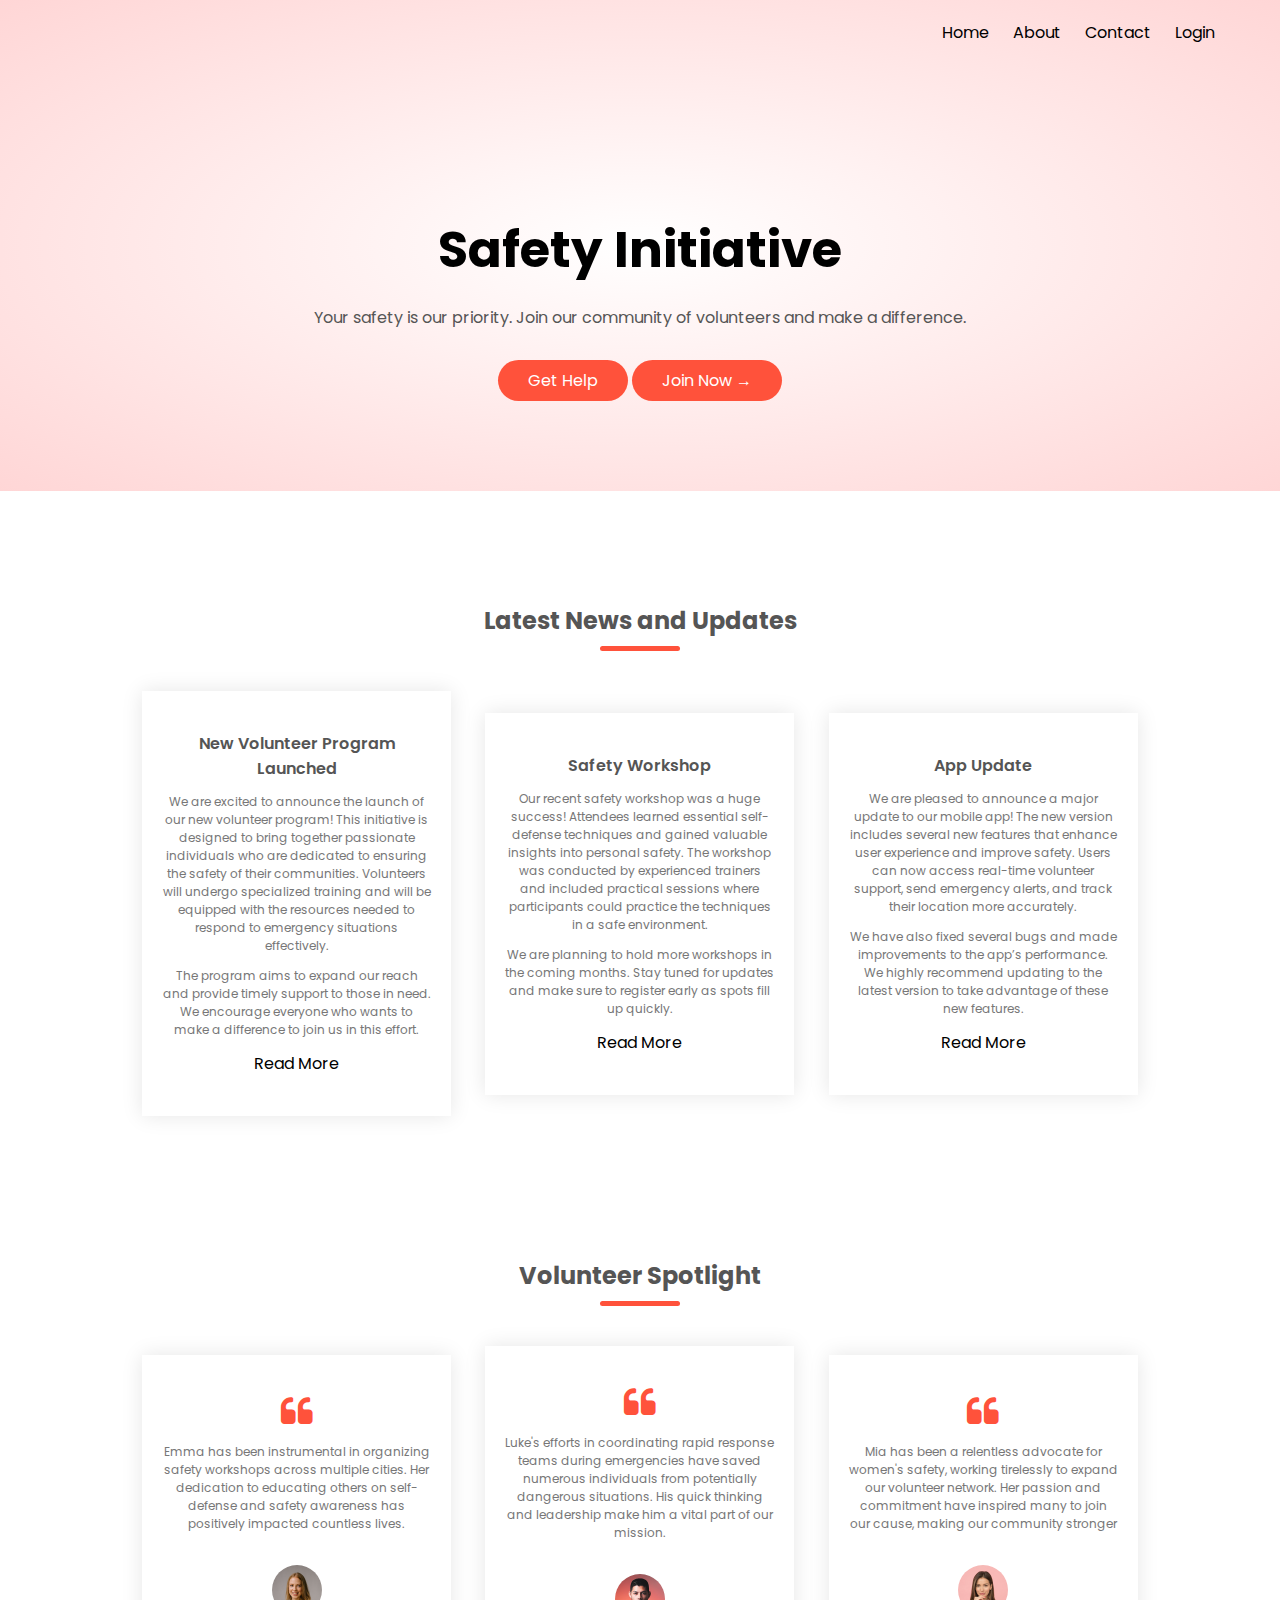
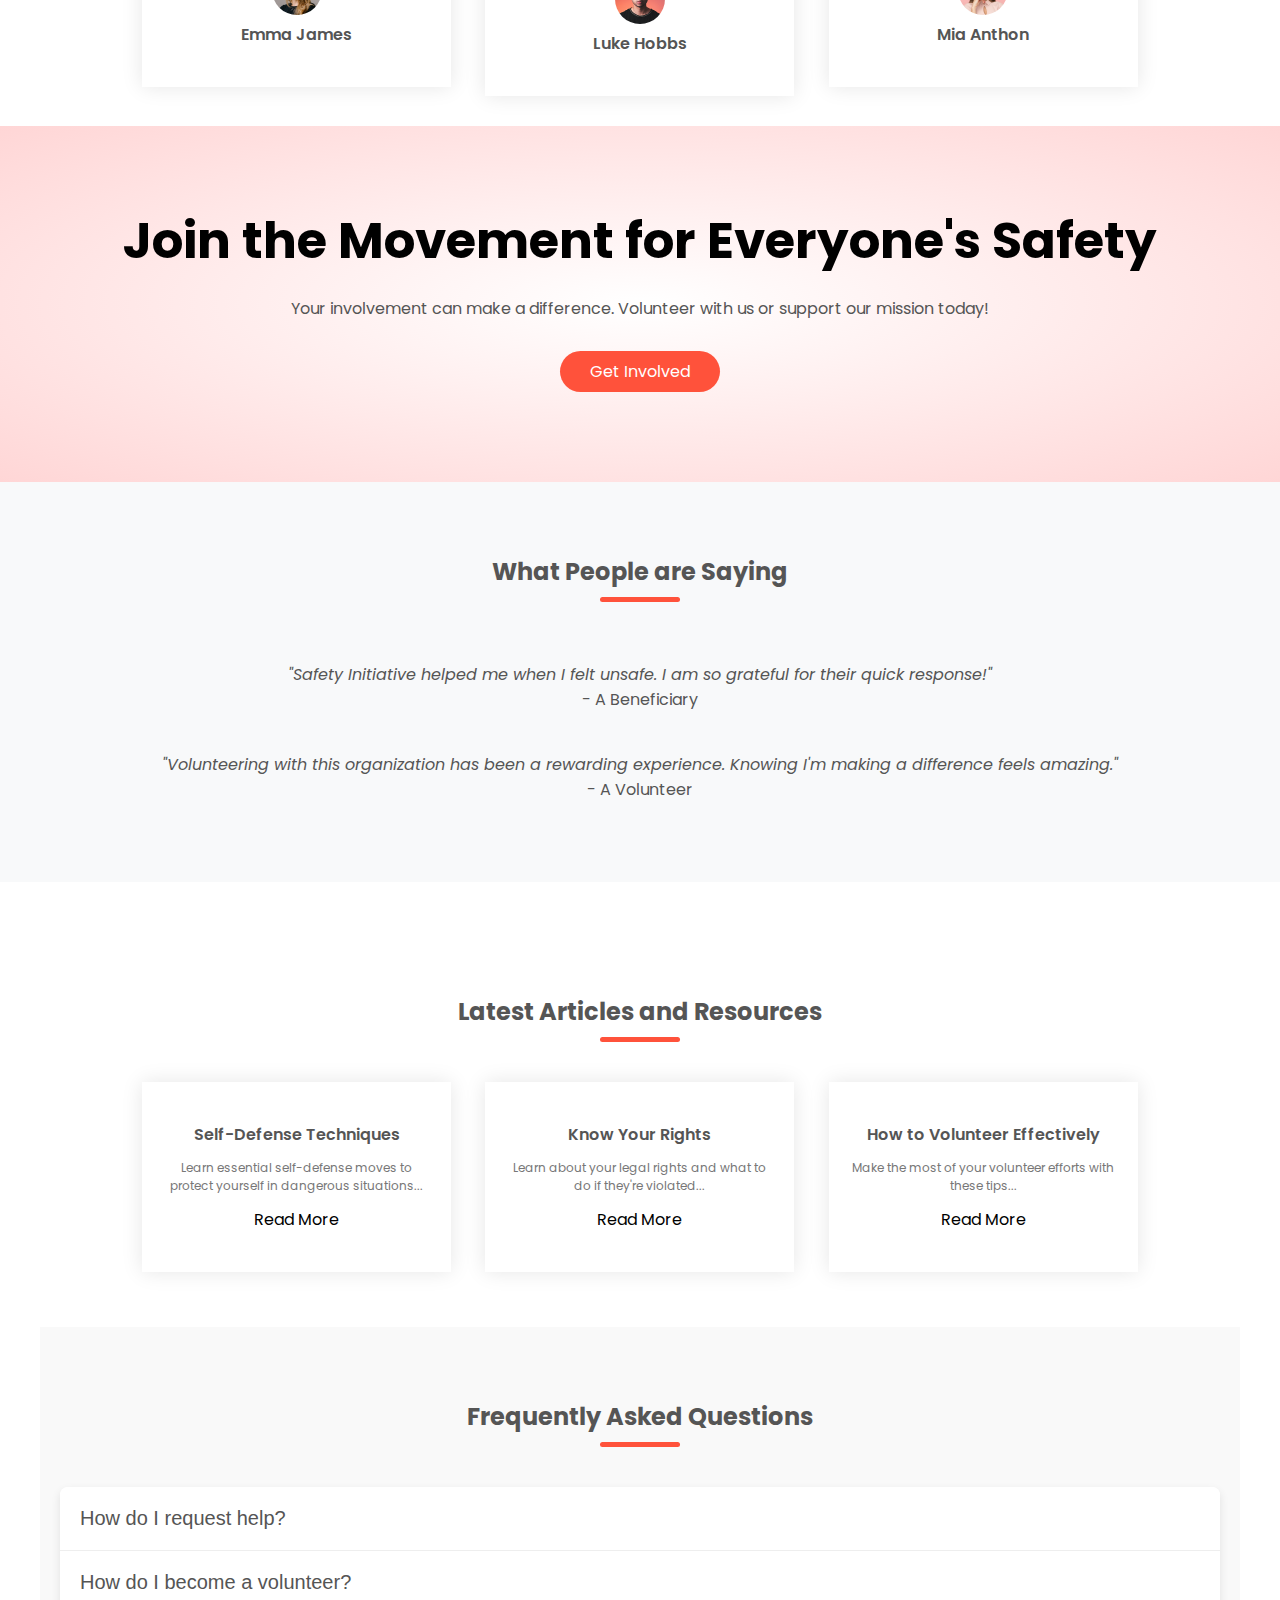
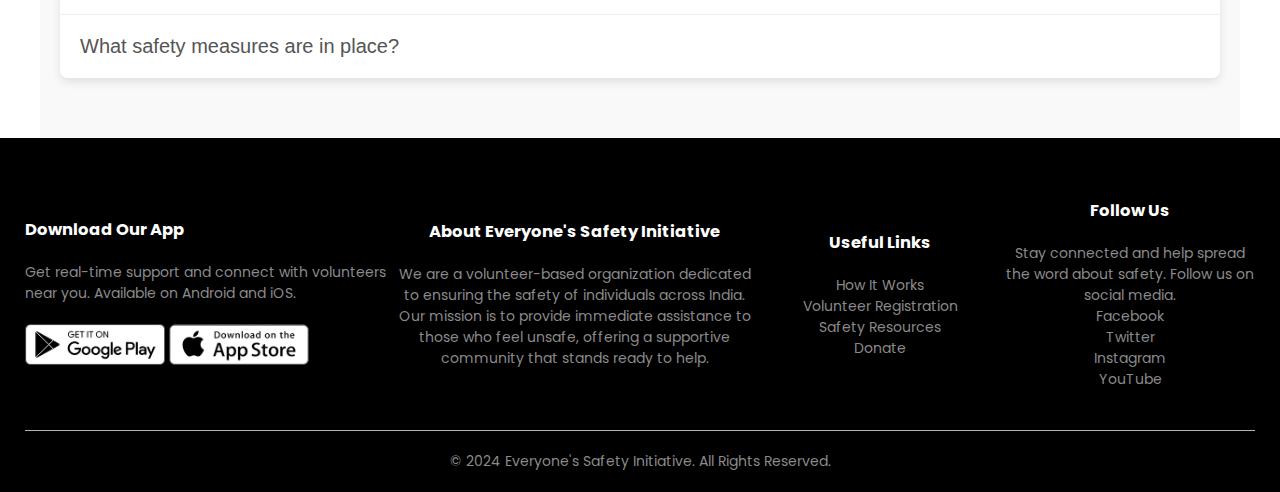
==== index.html @ fca2b324 "Add files via upload" ====
<!DOCTYPE html>
<html lang="en">

<head>
    <meta charset="UTF-8">
    <meta name="viewport" content="width=device-width, initial-scale=1.0">
    <title>Safety Initiative</title>
    <link rel="stylesheet" href="styles.css">
    <link rel="preconnect" href="https://fonts.googleapis.com">
    <link rel="preconnect" href="https://fonts.gstatic.com" crossorigin>
    <link href="https://fonts.googleapis.com/css2?family=Poppins:wght@300;400;500;600;700&display=swap"
        rel="stylesheet">
    <link rel="stylesheet" href="https://cdnjs.cloudflare.com/ajax/libs/font-awesome/4.7.0/css/font-awesome.min.css">
</head>

<body>
    <div class="header">
        <div class="container">
            <div class="navbar">
                <!-- <div class="logo">
                    <a href="index.html"><img src="images/Ulogo.png" width="145px"></a>
                </div> -->
                <nav>
                    <ul id="MenuItems">
                        <li><a href="index.html">Home</a></li>
                        <li><a href="">About</a></li>
                        <li><a href="">Contact</a></li>
                        <li><a href="login.html">Login</a></li>
                    </ul>
                </nav>
                <!-- <a href="cart.html"><img src="images/cart.png" width="30px" height="30px"></a> -->
                <img src="menu.png" class="menu-icon" onclick="menutoggle()">
            </div>
            <div class="row">
                <div class="col">
                    <div class="cont">
                    <h1>Safety Initiative</h1>
                    <p>Your safety is our priority. Join our community of volunteers and make a difference.</p>
                    <a href="Gh.html" class="btn">Get Help</a>
                    <a href="register.html" class="btn">Join Now &#8594;</a>
                    </div>
                    
                </div>
            </div>
            
        </div>
    </div>

    <div class="testimonial">
        <div class="small-container">
            <h2 class="title">Latest News and Updates</h2>
            <div class="row">
                <div class="col-3">
                    <h3>New Volunteer Program Launched</h3>
                    <p>We are excited to announce the launch of our new volunteer program! This initiative is designed to bring together passionate individuals who are dedicated to ensuring the safety of their communities. Volunteers will undergo specialized training and will be equipped with the resources needed to respond to emergency situations effectively.</p>
                    <p>The program aims to expand our reach and provide timely support to those in need. We encourage everyone who wants to make a difference to join us in this effort.</p>
                    <a href="#">Read More</a>
                </div>
                <div class="col-3">
                    <h3>Safety Workshop</h3>
                    <p>Our recent safety workshop was a huge success! Attendees learned essential self-defense techniques and gained valuable insights into personal safety. The workshop was conducted by experienced trainers and included practical sessions where participants could practice the techniques in a safe environment.</p>
                    <p>We are planning to hold more workshops in the coming months. Stay tuned for updates and make sure to register early as spots fill up quickly.</p>
                    <a href="#">Read More</a>
                </div>
                <div class="col-3">
                    <h3>App Update</h3>
                    <p>We are pleased to announce a major update to our mobile app! The new version includes several new features that enhance user experience and improve safety. Users can now access real-time volunteer support, send emergency alerts, and track their location more accurately.</p>
                    <p>We have also fixed several bugs and made improvements to the app’s performance. We highly recommend updating to the latest version to take advantage of these new features.</p>
                    <a href="#">Read More</a>
                </div>
            </div>
        </div>
    </div>

    <div class="testimonial">
        <div class="small-container">
            <h2 class="title">Volunteer Spotlight</h2>
            <div class="row">
                <div class="col-3">
                    <i class="fa fa-quote-left"></i>
                    <p>Emma has been instrumental in organizing safety workshops across multiple cities. Her dedication to educating others on self-defense and safety awareness has positively impacted countless lives.</p>
                    <img src="user-1.png">
                    <h3>Emma James</h3>
                </div>
                <div class="col-3">
                    <i class="fa fa-quote-left"></i>
                    <p>Luke's efforts in coordinating rapid response teams during emergencies have saved numerous individuals from potentially dangerous situations. His quick thinking and leadership make him a vital part of our mission.</p>
                    <img src="user-2.png">
                    <h3>Luke Hobbs</h3>
                </div>
                <div class="col-3">
                    <i class="fa fa-quote-left"></i>
                    <p>Mia has been a relentless advocate for women's safety, working tirelessly to expand our volunteer network. Her passion and commitment have inspired many to join our cause, making our community stronger</p>
                    <img src="user-3.png">
                    <h3>Mia Anthon</h3>
                </div>
            </div>
        </div>
    </div>

    <section class="cta-banner">
        <div class="cont">
            <h1>Join the Movement for Everyone's Safety</h1>
            <p>Your involvement can make a difference. Volunteer with us or support our mission today!</p>
            <a href="register.html" class="btn">Get Involved</a>
        </div>
    </section>
    

    <section class="testimonials">
        <div class="container">
            <h2 class="title">What People are Saying</h2>
            <div class="testimonial-item">
                <p>"Safety Initiative helped me when I felt unsafe. I am so grateful for their quick response!"</p>
                <h4>- A Beneficiary</h4>
            </div>
            <div class="testimonial-item">
                <p>"Volunteering with this organization has been a rewarding experience. Knowing I'm making a difference feels amazing."</p>
                <h4>- A Volunteer</h4>
            </div>
        </div>
    </section>

    <div class="testimonial">
        
        <div class="small-container">
            <h2 class="title">Latest Articles and Resources</h2>
            <div class="row">
                <div class="col-3">
                    <h3>Self-Defense Techniques</h3>
    
                    <p>Learn essential self-defense moves to protect yourself in dangerous situations...</p>
                    
                    <a href="#">Read More</a>
                </div>
                <div class="col-3">
                    <h3>Know Your Rights</h3>
    
                    <p>Learn about your legal rights and what to do if they're violated...</p>
                    
                    <a href="#">Read More</a>
                </div>
                <div class="col-3">
                    <h3>How to Volunteer Effectively</h3>
    
                    <p>Make the most of your volunteer efforts with these tips...</p>
                    
                    <a href="#">Read More</a>
                </div>
            </div>
        </div>
        
    </div>

    


    <section id="faq" class="faq-section">
        <h2 class="title">Frequently Asked Questions</h2>
        <div class="faq-container">
            <div class="faq-item">
                <button class="faq-question">How do I request help?</button>
                <div class="faq-answer">
                    <p>You can request help through our website or mobile app. Simply click the "Get Help" button and fill out the necessary details.</p>
                </div>
            </div>
            <div class="faq-item">
                <button class="faq-question">How do I become a volunteer?</button>
                <div class="faq-answer">
                    <p>To become a volunteer, sign up on our website under the "Volunteer" section. You will be guided through the necessary steps.</p>
                </div>
            </div>
            <div class="faq-item">
                <button class="faq-question">What safety measures are in place?</button>
                <div class="faq-answer">
                    <p>We ensure that all volunteers are thoroughly vetted and trained to handle various situations safely and effectively.</p>
                </div>
            </div>
            <!-- Add more FAQ items as needed -->
        </div>
    </section>
    



    <!--FOOTER-->
    <div class="footer">
        <div class="container">
            <div class="row">
                <!-- Download App Section -->
                <div class="footer-col-1">
                    <h3>Download Our App</h3>
                    <p>Get real-time support and connect with volunteers near you. Available on Android and iOS.</p>
                    <div class="app-logo">
                        <img src="play-store.png" alt="Download on Google Play">
                        <img src="app-store.png" alt="Download on the App Store">
                    </div>
                </div>
                <!-- About Us Section -->
                <div class="footer-col-2">
                    <h3>About Everyone's Safety Initiative</h3>
                    <p>We are a volunteer-based organization dedicated to ensuring the safety of individuals across India. Our mission is to provide immediate assistance to those who feel unsafe, offering a supportive community that stands ready to help.</p>
                </div>
                <!-- Useful Links Section -->
                <div class="footer-col-3">
                    <h3>Useful Links</h3>
                    <ul>
                        <li><a href="#">How It Works</a></li>
                        <li><a href="#">Volunteer Registration</a></li>
                        <li><a href="#">Safety Resources</a></li>
                        <li><a href="#">Donate</a></li>
                    </ul>
                </div>
                <!-- Follow Us Section -->
                <div class="footer-col-4">
                    <h3>Follow Us</h3>
                    <p>Stay connected and help spread the word about safety. Follow us on social media.</p>
                    <ul>
                        <li><a href="#">Facebook</a></li>
                        <li><a href="#">Twitter</a></li>
                        <li><a href="#">Instagram</a></li>
                        <li><a href="#">YouTube</a></li>
                    </ul>
                </div>
            </div>
            <hr>
            <p class="copyright">© 2024 Everyone's Safety Initiative. All Rights Reserved.</p>
        </div>
    </div>
    

    <script>
        var Menuitems = document.getElementById("MenuItems");
        MenuItems.style.maxHeight = "0px";

        function menutoggle() {
            if (MenuItems.style.maxHeight == "0px") {
                MenuItems.style.maxHeight = "200px";
            }
            else {
                MenuItems.style.maxHeight = "0px";
            }
        }


        document.querySelectorAll('.faq-question').forEach(item => {
            item.addEventListener('click', event => {
                const currentlyActive = document.querySelector('.faq-question.active');
                if (currentlyActive && currentlyActive !== item) {
                    currentlyActive.classList.remove('active');
                    currentlyActive.nextElementSibling.style.display = 'none';
                }
                item.classList.toggle('active');
                const answer = item.nextElementSibling;
                if (answer.style.display === 'block') {
                    answer.style.display = 'none';
                } else {
                    answer.style.display = 'block';
                }
            });
        });
        
    </script>
</body>

</html>
---- styles.css ----
* {
    margin: 0;
    padding: 0;
    box-sizing: border-box;
}

body {
    font-family: 'Poppins', sans-serif;
}


/* .navbar {
    display: flex;
    align-items: center;
    padding: 20px;
}

nav {
    flex: 1;
    text-align: right;
}

nav ul {
    display: inline-block;
    list-style-type: none;
}

nav ul li {
    display: inline-block;
    margin-right: 20px;
    position: relative;
}

nav ul li::after {
    content: '';
    display: block;
    width: 0;
    height: 3px;
    background-color: #ff523b; 
    position: absolute;
    bottom: -5px; 
    left: 0;
    transition: width 0.3s ease; 
}

nav ul li:hover::after {
    width: 100%; 
} */


/* #MenuItems {
    max-height: 0;
    overflow: hidden;
    transition: max-height 0.3s ease-out;
}

.menu-icon {
    width: 28px;
    cursor: pointer;
    display: block; 
}

nav ul li {
    display: inline-block;
    margin-right: 20px;
}

@media (min-width: 768px) {
    #MenuItems {
        max-height: none;
    }
    .menu-icon {
        display: none; 
    }
}




@media (max-width: 768px) {
    nav ul {
        display: block;
        position: absolute;
        top: 70px;
        right: 20px;
        background-color: #fff;
        border-radius: 8px;
        padding: 10px 20px;
        
    }

    nav ul li {
        display: block;
        margin: 10px 0;
    }

    .navbar {
        position: relative;
    }
} */

.navbar {
    display: flex;
    align-items: center;
    padding: 20px;
}

nav {
    flex: 1;
    text-align: right;
}

nav ul {
    display: inline-block;
    list-style-type: none;
}

nav ul li {
    display: inline-block;
    margin-right: 20px;
}


.menu-icon {
    width: 28px;
    margin-left: 20px;
    display: none;
}

/* @media only screen and (max-width: 800px) {
    nav ul {
        position: absolute;
        top: 80px;
        left: 0;
        background: #333;
        width: 100%;
        overflow: hidden;
        transition: max-height 0.5s;
    }

    nav ul li {
        display: block;
        margin-right: 50px;
        margin-top: 10px;
        margin-bottom: 10px;
    }

    nav ul li a {
        color: #fff;
    }

    .menu-icon {
        display: block;
        cursor: pointer;
    }
} */



a {
    text-decoration: none;
    color: black;
}

p {
    color: #555;
}

.container {
    max-width: 1300px;
    margin: auto;
    padding-left: 25px;
    padding-right: 25px;
}

.row {
    display: flex;
    align-items: center;
    flex-wrap: wrap;
    justify-content: space-around;
}

.col {
    padding: 60px 0;
    color: black;
    text-align: center;
}


.col-2 {
    flex-basis: 50%;
    min-width: 300px;
}

.col-2 img {
    max-width: 100%;
    padding: 50px 0;
}

.col-2 h1 {
    font-size: 50px;
    line-height: 60px;
    margin: 25px 0;
}

.btn {
    display: inline-block;
    background: #ff523b;
    color: #fff;
    padding: 8px 30px;
    margin: 30px 0;
    border-radius: 30px;
    transition: background 0.5s;
}

.btn:hover {
    background: #563434;
}

.header {
    background: radial-gradient(#fff, #ffd6d6);
}

.header .row {
    margin-top: 70px;
}

.categories {
    margin: 70px 0;
}

.col-3 {
    flex-basis: 30%;
    min-width: 250px;
    margin-bottom: 30px;
}

.col-3 img {
    width: 100%;
}

.small-container {
    max-width: 1080px;
    margin: auto;
    padding-left: 25px;
    padding-right: 25px;
}

.col-4 {
    flex-basis: 25%;
    padding: 10px;
    min-width: 200px;
    margin-bottom: 50px;
    transition: transform 0.5s;
}

.col-4 img {
    width: 100%;
}

.title {
    text-align: center;
    margin: 0 auto 40px;
    position: relative;
    line-height: 60px;
    color: #555;
}

.title::after {
    content: '';
    background: #ff523b;
    width: 80px;
    height: 5px;
    border-radius: 5px;
    position: absolute;
    bottom: 0;
    left: 50%;
    transform: translateX(-50%);
}

h4 {
    color: #555;
    font-weight: normal;
}

.col-4 p {
    font-size: 14px;
}

.rating .fa {
    color: #ff523b;
}

.col-4:hover {
    transform: translateY(-10px);
}

.offer {
    background: radial-gradient(#fff, #ffd6d6);
    margin-top: 80px;
    padding: 30px 0;
}

.col-2 .offer-img {
    padding: 50px;
}

small {
    color: #555;
}

.testimonial {
    padding-top: 100px;
}

.testimonial .col-3 {
    text-align: center;
    padding: 40px 20px;
    box-shadow: 0 0 20px 0px rgba(0, 0, 0, 0.1);
    cursor: pointer;
    transition: transform 0.5s;
}

.testimonial .col-3 img {
    width: 50px;
    margin-top: 20px;
    border-radius: 50%;
}

.testimonial .col-3:hover {
    transform: translateY(-10px);
}

.fa.fa-quote-left {
    font-size: 34px;
    color: #ff523b;
}

.col-3 p {
    font-size: 12px;
    margin: 12px 0;
    color: #777;
}

.testimonial .col-3 h3 {
    font-weight: 600;
    color: #555;
    font-size: 16px;
}

.brands {
    margin-top: 50px;
    padding-right: 50px;
    padding-left: 50px;
}

.col-5 {
    width: 160px;
}

.col-5 img {
    width: 100%;
    cursor: pointer;
    filter: grayscale(100%);
}

.col-5 img:hover {
    filter: grayscale(0);
}

.footer {
    background: #000;
    color: #8a8a8a;
    font-size: 14px;
    padding: 60px 0 20px;
}

.footer p {
    color: #8a8a8a;
}
.footer a {
    color: #8a8a8a;
}

.footer h3 {
    color: #fff;
    margin-bottom: 20px;
}

.footer-col-1,
.footer-col-2,
.footer-col-3,
.footer-col-4 {
    min-width: 250px;
    margin-bottom: 20px;
}

.footer-col-1 {
    flex-basis: 30%;
}

.footer-col-2 {
    flex: 1;
    text-align: center;
}

.footer-col-2 img {
    width: 180px;
    margin-bottom: 20px;
}

.footer-col-3,
.footer-col-4 {
    flex-basis: 12%;
    text-align: center;
}

ul {
    list-style-type: none;
}

.app-logo {
    margin-top: 20px;
}

.app-logo img {
    width: 140px;
}

.footer hr {
    border: none;
    background: #b5b5b5;
    height: 1px;
    margin: 20px 0;
}

.copyright {
    text-align: center;
}

.menu-icon {
    width: 28px;
    margin-left: 20px;
    display: none;
}



.row-2 {
    justify-content: space-between;
    margin: 100px auto 50px;
}

select {
    border: 1px solid #ff523b;
    padding: 5px;
}

select:focus {
    outline: none;
}

.page-btn {
    margin: 0 auto 80px;
}

.page-btn span {
    display: inline-block;
    border: 1px solid #ff523b;
    margin-left: 10px;
    width: 40px;
    height: 40px;
    text-align: center;
    line-height: 40px;
    cursor: pointer;
}

.page-btn span:hover {
    background: #ff523b;
    color: #fff;
}

.single-product {
    margin-top: 80px;
}

.single-product .col-2 img {
    padding: 0;
}

.single-product .col-2 {
    padding: 20px;
}

.single-product h4 {
    margin: 20px 0;
    font-size: 22px;
    font-weight: bold;
}

.single-product select {
    display: block;
    padding: 10px;
    margin-top: 20px;
}

.single-product input {
    width: 50px;
    height: 40px;
    padding-left: 10px;
    font-size: 20px;
    margin-right: 10px;
    border: 1px solid #ff523b;
}

input:focus {
    outline: none;
}

.single-product .fa {
    color: #ff523b;
    margin-left: 10px;
}

.small-img-row {
    display: flex;
    justify-content: space-between;
}

.small-img-col {
    flex-basis: 24%;
    cursor: pointer;
}


.cart-page {
    margin: 80px auto;
}

table {
    width: 100%;
    border-collapse: collapse;
}

.cart-info {
    display: flex;
    flex-wrap: wrap;
}

th {
    text-align: left;
    padding: 5px;
    color: #fff;
    background: #ff523b;
    font-weight: normal;
}

td {
    padding: 10px 5px;
}

td input {
    width: 40px;
    height: 30px;
    padding: 5px;
}

td a {
    color: #ff523b;
    font-size: 12px;
}

td img {
    width: 80px;
    height: 80px;
    margin-right: 10px;
}

.total-price {
    display: flex;
    justify-content: flex-end;
}

.total-price table {
    border-top: 3px solid #ff523b;
    width: 100%;
    max-width: 400px;
}

td:last-child {
    text-align: right;
}

th:last-child {
    text-align: right;
}

.account-page {
    padding: 50px 0;
    background: radial-gradient(#fff, #ffd6d6);
}

.form-container {
    background: #fff;
    width: 300px;
    height: 400px;
    position: relative;
    text-align: center;
    padding: 20px 0;
    margin: auto;
    box-shadow: 0 0 20px 0px rgba(0, 0, 0, 0.1);
    overflow: hidden;
}

.form-container span {
    font-weight: bold;
    padding: 0 10px;
    color: #555;
    cursor: pointer;
    width: 100px;
    display: inline-block;
}

.form-btn {
    display: inline-block;
}

.form-container form {
    max-width: 300px;
    padding: 0 20px;
    position: absolute;
    top: 130px;
    transition: transform 1s;
}

form input {
    width: 100%;
    height: 30px;
    margin: 10px 0;
    padding: 0 10px;
    border: 1px solid #ccc;
}

form .btn {
    width: 100%;
    border: none;
    cursor: pointer;
    margin: 10px 0;
}

form .btn:focus {
    outline: none;
}

#LoginForm {
    left: -300px;
}

#RegForm {
    left: 0;
}

form a {
    font-size: 12px;
}

#Indicator {
    width: 100px;
    border: none;
    background: #ff523b;
    height: 3px;
    margin-top: 8px;
    transform: translateX(100px);
    transition: transform 1s;
}

@media only screen and (max-width: 600px) {
    .row {
        text-align: center;
    }

    .col-2,
    .col-3,
    .col-4 {
        flex-basis: 100%;
    }

    .single-product .row {
        text-align: left;
    }

    .single-product .col-2 {
        padding: 20px 0;
    }

    .single-product h1 {
        font-size: 26px;
        line-height: 32 px;
    }

    .cart-info p {
        display: none;
    }
}

.cta-banner {
    padding: 60px 0;
    background: radial-gradient(#fff, #ffd6d6);
    color: black;
    text-align: center;
}

.cont h1 {
    font-size: 50px;
    line-height: 60px;
    margin: 25px 0;
}

.testimonials {
    padding: 60px 0;
    background-color: #f8f9fa;
}

.testimonial-item {
    text-align: center;
    padding: 20px;
}

.testimonial-item p {
    font-style: italic;
}

/* .faq {
    padding: 60px 0;
    background-color: #f8f9fa;
}

.accordion-button {
    background-color: #343a40;
    color: #fff;
    font-size: 1.2rem;
}

.accordion-button:not(.collapsed) {
    color: #4e54c8;
    background-color: #fff;
} */

/* FAQ Section */
.faq-section {
    background-color: #f9f9f9; /* Light background color to differentiate section */
    padding: 60px 20px;
    margin: 0 auto;
    max-width: 1200px; /* Consistent with other sections */
}

.faq-title {
    font-size: 2.5rem;
    text-align: center;
    color: #333; /* Primary text color */
    margin-bottom: 40px;
    font-family: 'YourPrimaryFont', sans-serif;
    font-weight: bold;
}

.faq-container {
    border-radius: 8px; /* Consistent with other elements */
    box-shadow: 0 4px 10px rgba(0, 0, 0, 0.1); /* Soft shadow */
    background-color: #fff; /* White background for the FAQs */
    overflow: hidden;
}

.faq-item {
    border-bottom: 1px solid #eee; /* Light border between items */
}

.faq-item:last-child {
    border-bottom: none;
}

.faq-question {
    font-size: 1.25rem;
    color: #555; /* Secondary text color */
    background-color: #fff;
    padding: 20px;
    width: 100%;
    text-align: left;
    border: none;
    outline: none;
    cursor: pointer;
    font-family: 'YourPrimaryFont', sans-serif;
    transition: background-color 0.3s ease, color 0.3s ease;
}

.faq-question:hover {
    background-color: #f0f0f0;
    color: #000;
}

.faq-answer {
    background-color: #fff;
    padding: 20px;
    display: none; /* Hidden by default */
    font-size: 1rem;
    line-height: 1.6;
    color: #666;
    font-family: 'YourSecondaryFont', sans-serif;
}

/* For toggling the FAQ answers */
.faq-question.active + .faq-answer {
    display: block;
}


@media only screen and (max-width: 800px) {
    /* nav ul {
        position: absolute;
        top: 60px;
        right: 0;
        background:  #ec998e;
        width: 40%;
        overflow: hidden;
        transition: max-height 0.5s;
        box-shadow: 0 8px 16px rgba(0, 0, 0, 0.1);
    }

    nav ul li {
        display: block;
        margin-right: 5px;
        margin-top: 10px;
        margin-bottom: 10px;
    }

    nav ul li a {
        color: white;
    }

    .menu-icon {
        display: block;
        cursor: pointer;
    } */
    nav ul {
        position: absolute;
        top: 80px;
        left: 0;
        background: #333;
        width: 100%;
        overflow: hidden;
        transition: max-height 0.5s;
    }

    nav ul li {
        display: block;
        margin-right: 50px;
        margin-top: 10px;
        margin-bottom: 10px;
    }

    nav ul li a {
        color: #fff;
    }

    .menu-icon {
        display: block;
        cursor: pointer;
    }
}
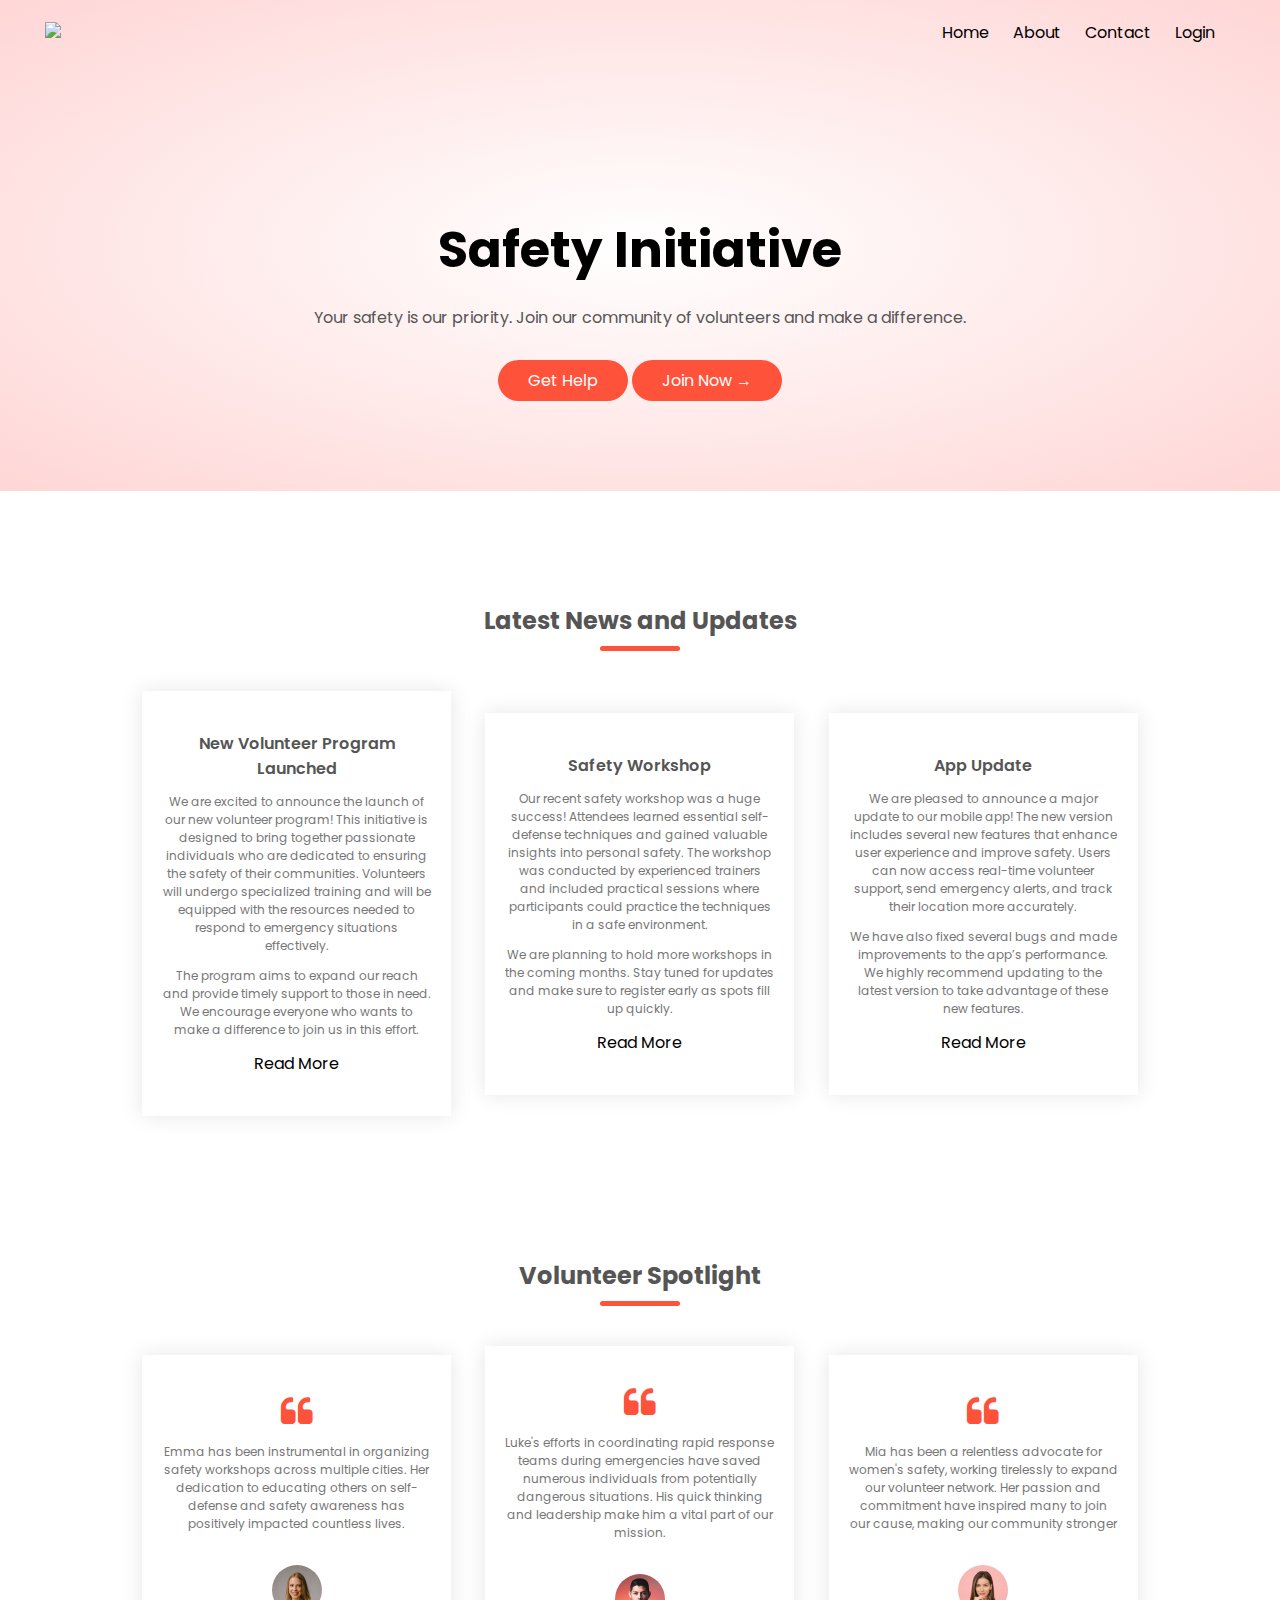
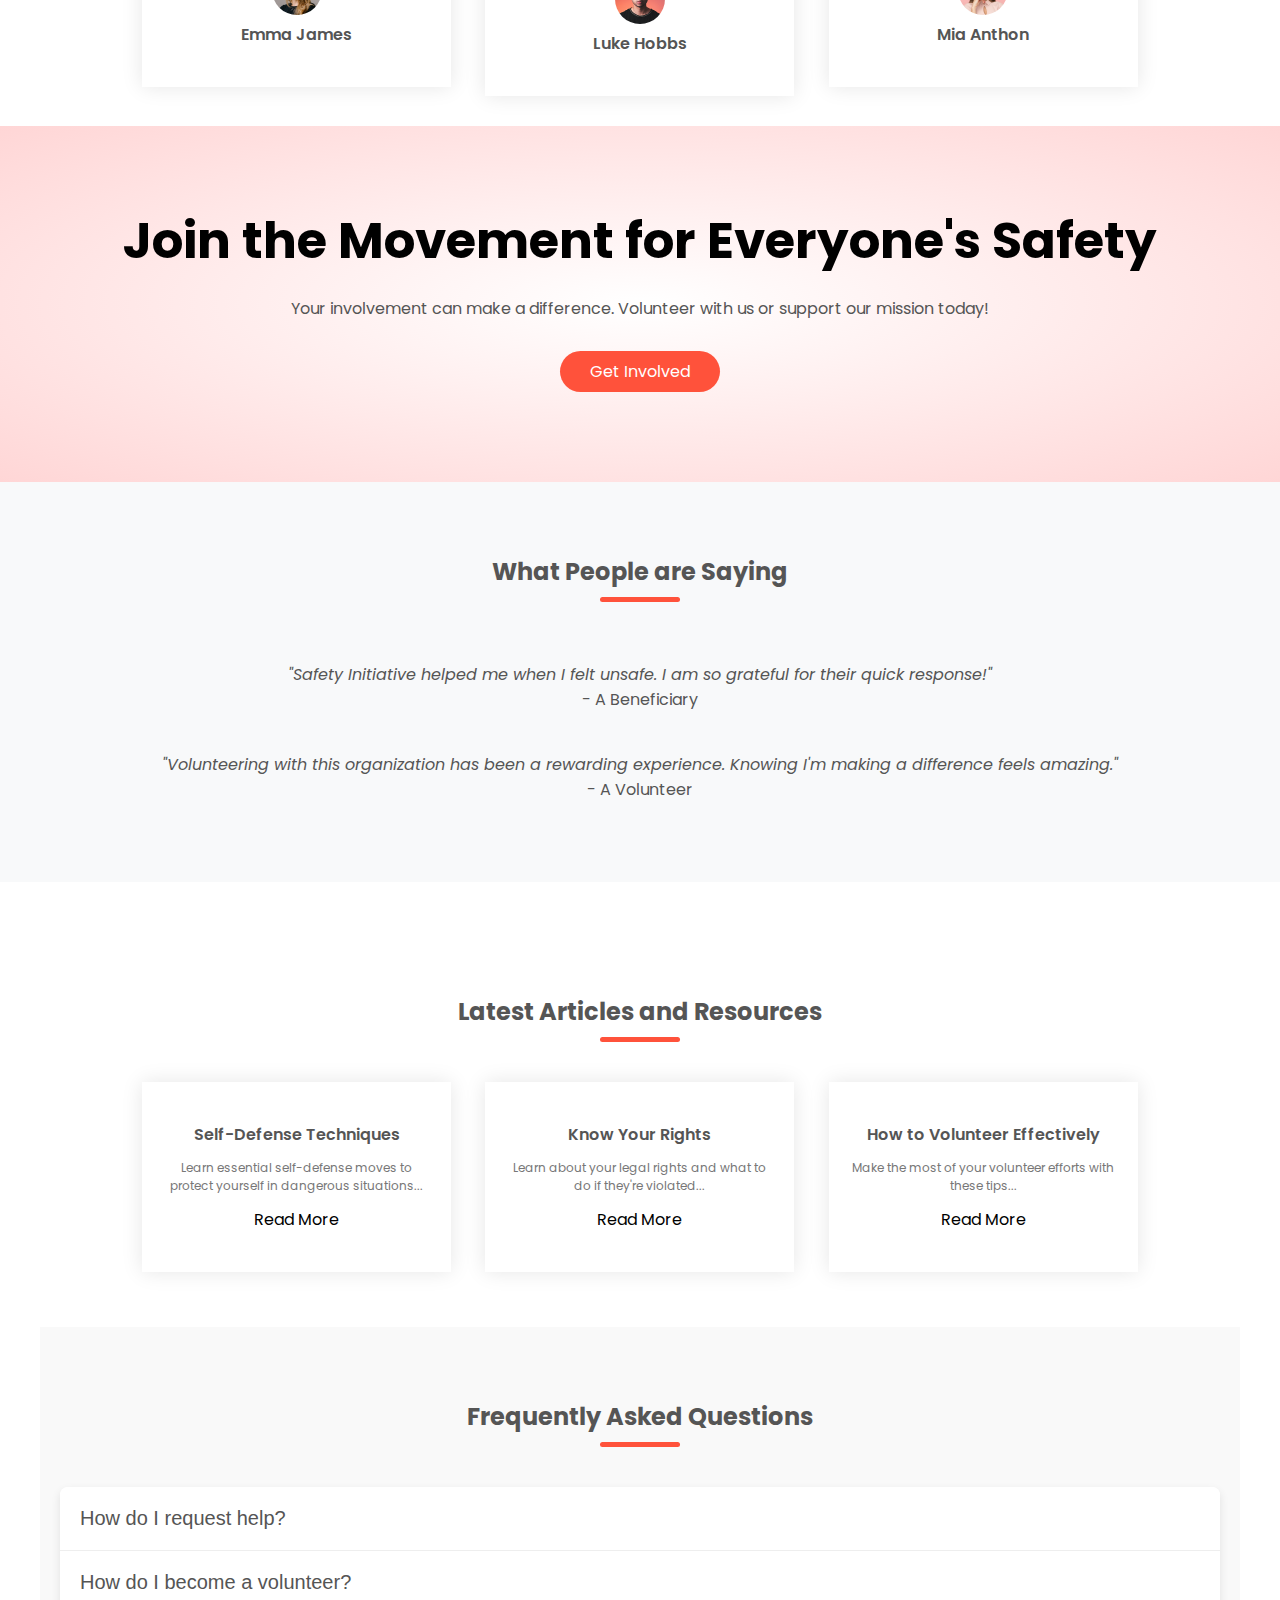
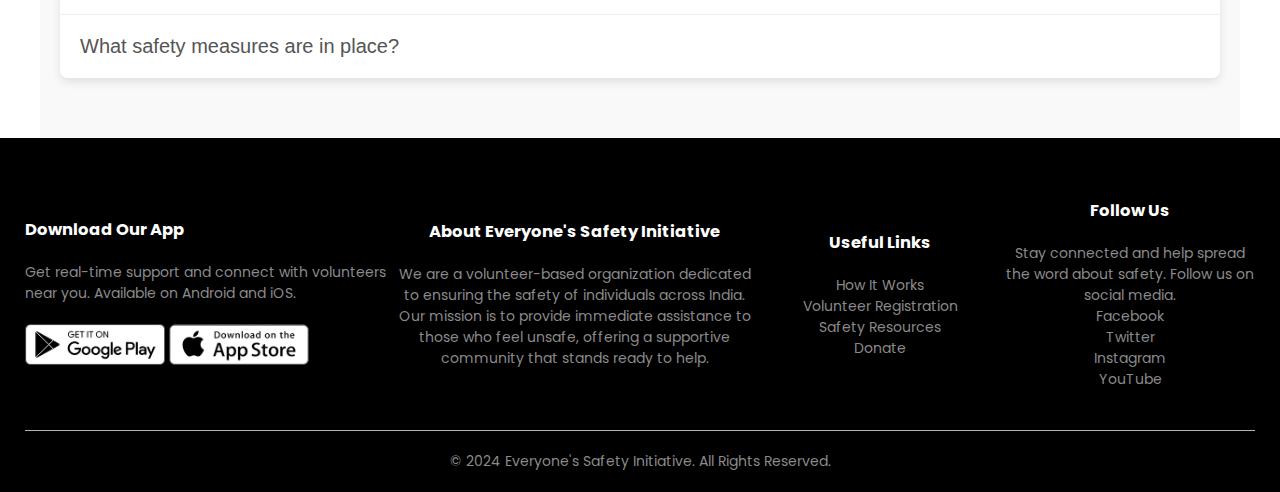
==== commit 9d64ef56: "Update index.html" ====
--- a/index.html
+++ b/index.html
@@ -17,9 +17,9 @@
     <div class="header">
         <div class="container">
             <div class="navbar">
-                <!-- <div class="logo">
-                    <a href="index.html"><img src="images/Ulogo.png" width="145px"></a>
-                </div> -->
+                <div class="logo">
+                    <a href="index.html"><img src="Logo.png" width="200px"></a>
+                </div>
                 <nav>
                     <ul id="MenuItems">
                         <li><a href="index.html">Home</a></li>
